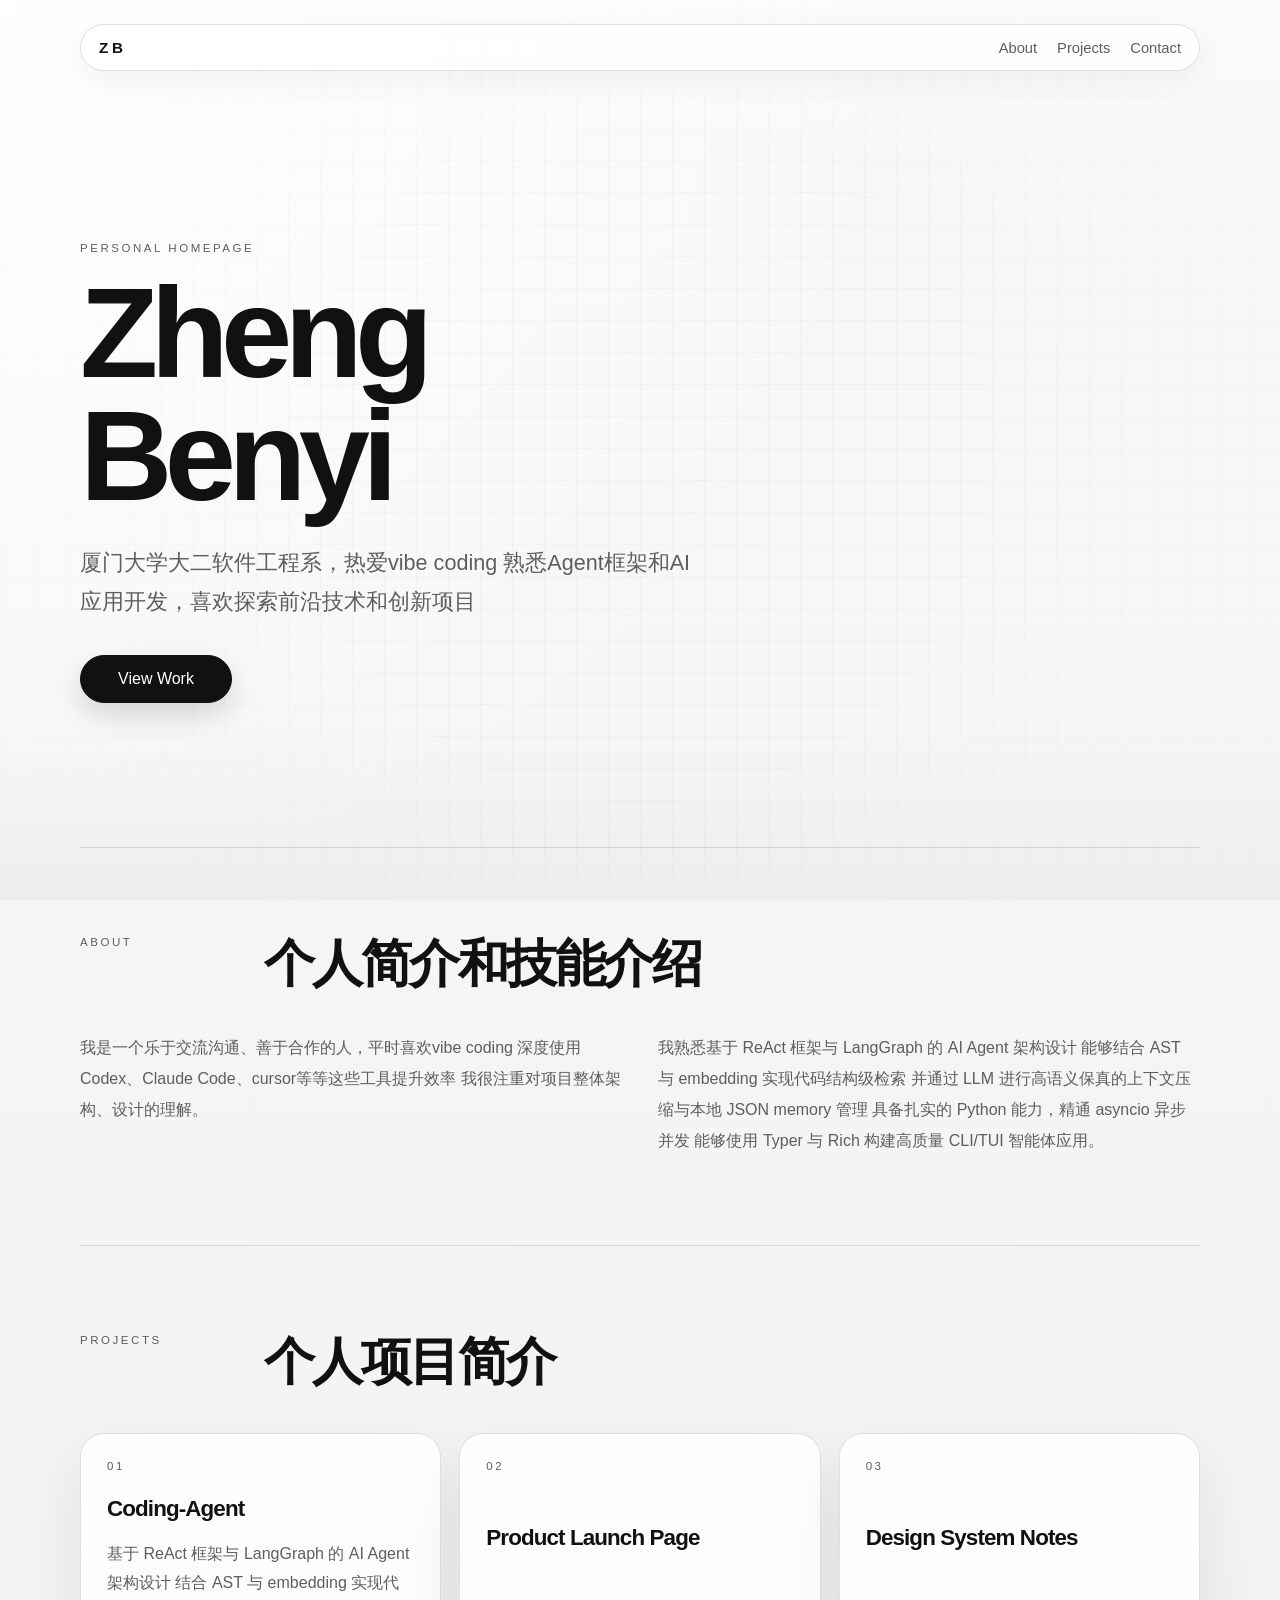
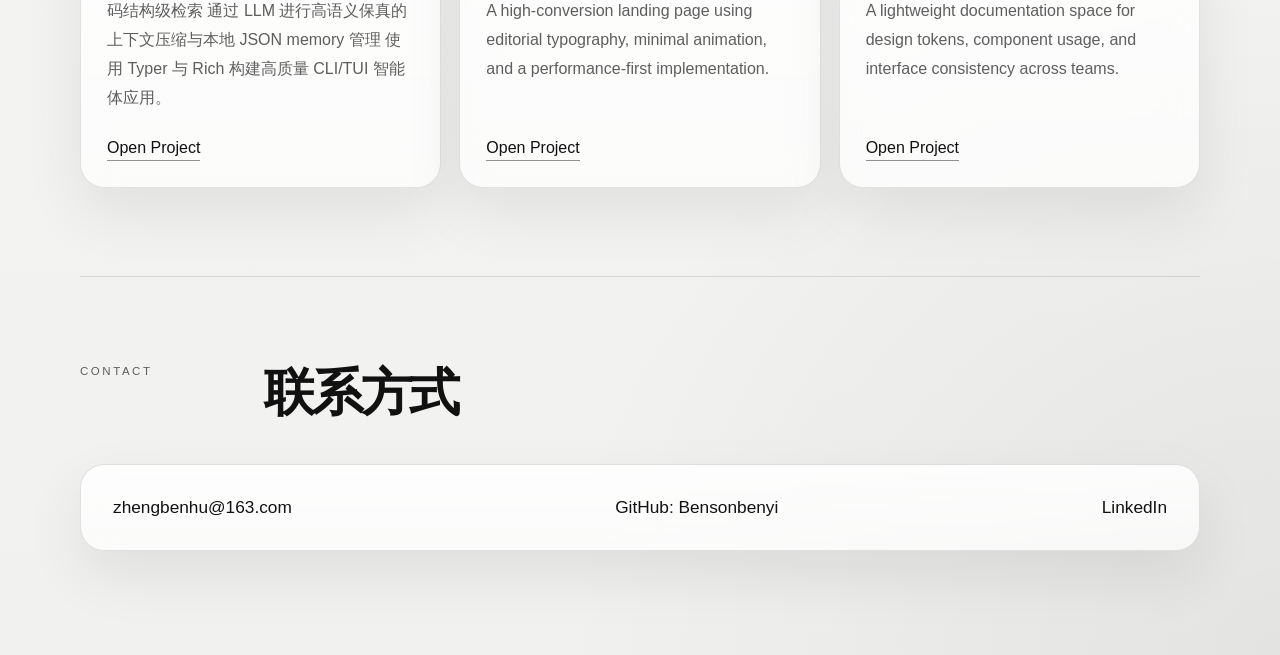
==== index.html @ 9f27eb49 "完成mvp" ====
<!doctype html>
<html lang="zh-cn">
  <head>
    <meta charset="UTF-8" />
    <meta name="viewport" content="width=device-width, initial-scale=1.0" />
    <title> 郑本壹 | Personal Homepage</title>
    <meta
      name="description"
      content="Minimal personal homepage with selected work, profile, and contact information."
    />
    <link rel="icon" href="data:image/svg+xml,%3Csvg xmlns=%22http://www.w3.org/2000/svg%22 viewBox=%220 0 64 64%22%3E%3Crect width=%2264%22 height=%2264%22 rx=%2218%22 fill=%22%23111111%22/%3E%3Ctext x=%2250%25%22 y=%2252%25%22 dominant-baseline=%22middle%22 text-anchor=%22middle%22 font-family=%22Arial, Helvetica, sans-serif%22 font-size=%2228%22 fill=%22white%22%3EZB%3C/text%3E%3C/svg%3E" />
    <link rel="stylesheet" href="styles.css" />
  </head>
  <body>
    <div class="site-shell">
      <header class="site-header fade-in">
        <a class="brand" href="#home" aria-label="Go to home">ZB</a>
        <nav class="site-nav" aria-label="Primary navigation">
          <a href="#about">About</a>
          <a href="#projects">Projects</a>
          <a href="#contact">Contact</a>
        </nav>
      </header>

      <main>
        <section class="hero section-visible" id="home">
          <p class="eyebrow fade-in fade-in-delay-1">Personal Homepage</p>
          <h1 class="fade-in fade-in-delay-2">Zheng Benyi</h1>
          <p class="hero-copy fade-in fade-in-delay-3">
            厦门大学大二软件工程系，热爱vibe coding
            熟悉Agent框架和AI应用开发，喜欢探索前沿技术和创新项目
          </p>
          <a class="cta fade-in fade-in-delay-4" href="#projects">View Work</a>
        </section>

        <section class="content-section reveal" id="about">
          <div class="section-heading">
            <p class="section-label">About</p>
            <h2>  个人简介和技能介绍</h2>
          </div>
          <div class="section-body split-layout">
            <p>
              我是一个乐于交流沟通、善于合作的人，平时喜欢vibe coding
              深度使用Codex、Claude Code、cursor等等这些工具提升效率
              我很注重对项目整体架构、设计的理解。
            </p>
            <p>
              我熟悉基于 ReAct 框架与 LangGraph 的 AI Agent 架构设计
              能够结合 AST 与 embedding 实现代码结构级检索
              并通过 LLM 进行高语义保真的上下文压缩与本地 JSON memory 管理
              具备扎实的 Python 能力，精通 asyncio 异步并发
              能够使用 Typer 与 Rich 构建高质量 CLI/TUI 智能体应用。

            </p>
          </div>
        </section>

        <section class="content-section reveal" id="projects">
          <div class="section-heading">
            <p class="section-label">Projects</p>
            <h2>个人项目简介</h2>
          </div>
          <div class="project-grid">
            <article class="project-card">
              <p class="project-index">01</p>
              <h3>Coding-Agent</h3>
              <p>
                基于 ReAct 框架与 LangGraph 的 AI Agent 架构设计
                结合 AST 与 embedding 实现代码结构级检索
                通过 LLM 进行高语义保真的上下文压缩与本地 JSON memory 管理
                使用 Typer 与 Rich 构建高质量 CLI/TUI 智能体应用。
              </p>
              <a href="https://example.com" target="_blank" rel="noreferrer">Open Project</a>
            </article>

            <article class="project-card">
              <p class="project-index">02</p>
              <h3>Product Launch Page</h3>
              <p>
                A high-conversion landing page using editorial typography,
                minimal animation, and a performance-first implementation.
              </p>
              <a href="https://example.com" target="_blank" rel="noreferrer">Open Project</a>
            </article>

            <article class="project-card">
              <p class="project-index">03</p>
              <h3>Design System Notes</h3>
              <p>
                A lightweight documentation space for design tokens, component
                usage, and interface consistency across teams.
              </p>
              <a href="https://example.com" target="_blank" rel="noreferrer">Open Project</a>
            </article>
          </div>
        </section>

        <section class="content-section reveal contact-section" id="contact">
          <div class="section-heading">
            <p class="section-label">Contact</p>
            <h2>联系方式</h2>
          </div>
          <div class="contact-panel">
            <a href="mailto:zhengbenhu@163.com">zhengbenhu@163.com</a>
            <a href="https://github.com/Bensonbenyi" target="_blank" rel="noreferrer">GitHub: Bensonbenyi</a>
            <a href="https://www.linkedin.com/in/yourname/" target="_blank" rel="noreferrer">LinkedIn</a>
          </div>
        </section>
      </main>
    </div>

    <script src="script.js"></script>
  </body>
</html>
---- styles.css ----
:root {
  --bg: #f5f5f3;
  --panel: rgba(255, 255, 255, 0.72);
  --panel-strong: rgba(255, 255, 255, 0.88);
  --text: #111111;
  --muted: #5e5e5e;
  --line: rgba(17, 17, 17, 0.12);
  --line-strong: rgba(17, 17, 17, 0.22);
  --shadow: 0 24px 60px rgba(17, 17, 17, 0.08);
  --max-width: 1120px;
  --radius-lg: 32px;
  --radius-md: 24px;
  --transition: 220ms ease;
}

* {
  box-sizing: border-box;
}

html {
  scroll-behavior: smooth;
}

body {
  margin: 0;
  min-height: 100vh;
  font-family: -apple-system, BlinkMacSystemFont, "SF Pro Display", "SF Pro Text",
    "Helvetica Neue", "PingFang SC", "Hiragino Sans GB", "Microsoft YaHei", sans-serif;
  color: var(--text);
  background:
    radial-gradient(circle at top left, rgba(255, 255, 255, 0.95), transparent 36%),
    radial-gradient(circle at bottom right, rgba(0, 0, 0, 0.06), transparent 28%),
    linear-gradient(180deg, #f8f8f6 0%, #f1f1ef 100%);
}

body::before {
  content: "";
  position: fixed;
  inset: 0;
  pointer-events: none;
  background-image: linear-gradient(rgba(17, 17, 17, 0.025) 1px, transparent 1px),
    linear-gradient(90deg, rgba(17, 17, 17, 0.025) 1px, transparent 1px);
  background-size: 32px 32px;
  mask-image: radial-gradient(circle at center, black 40%, transparent 100%);
}

body::after {
  content: "";
  position: fixed;
  inset: 0;
  pointer-events: none;
  background: linear-gradient(180deg, rgba(255, 255, 255, 0.45), transparent 20%, transparent 80%, rgba(0, 0, 0, 0.03));
}

.site-shell {
  width: min(var(--max-width), calc(100% - 40px));
  margin: 0 auto;
  padding: 24px 0 72px;
}

.site-header {
  position: sticky;
  top: 20px;
  z-index: 10;
  display: flex;
  align-items: center;
  justify-content: space-between;
  gap: 24px;
  padding: 14px 18px;
  border: 1px solid var(--line);
  border-radius: 999px;
  backdrop-filter: blur(20px);
  -webkit-backdrop-filter: blur(20px);
  background: rgba(255, 255, 255, 0.7);
  box-shadow: 0 10px 30px rgba(17, 17, 17, 0.05);
}

.brand {
  color: var(--text);
  text-decoration: none;
  font-size: 0.95rem;
  font-weight: 700;
  letter-spacing: 0.24em;
}

.site-nav {
  display: flex;
  align-items: center;
  gap: 20px;
}

.site-nav a {
  color: var(--muted);
  text-decoration: none;
  font-size: 0.92rem;
  transition: color var(--transition), opacity var(--transition);
}

.site-nav a:hover,
.site-nav a:focus-visible {
  color: var(--text);
}

.hero {
  padding: 19vh 0 16vh;
}

.eyebrow,
.section-label,
.project-index {
  margin: 0;
  text-transform: uppercase;
  letter-spacing: 0.22em;
  font-size: 0.72rem;
  color: var(--muted);
}

h1,
h2,
h3,
p {
  margin: 0;
}

h1 {
  max-width: 8ch;
  margin-top: 18px;
  font-size: clamp(3.8rem, 10vw, 8rem);
  line-height: 0.96;
  letter-spacing: -0.06em;
  font-weight: 700;
}

.hero-copy {
  max-width: 620px;
  margin-top: 26px;
  font-size: clamp(1.05rem, 2.4vw, 1.35rem);
  line-height: 1.8;
  color: var(--muted);
}

.cta {
  display: inline-flex;
  align-items: center;
  justify-content: center;
  min-width: 152px;
  margin-top: 34px;
  padding: 14px 24px;
  border-radius: 999px;
  border: 1px solid var(--text);
  background: var(--text);
  color: #ffffff;
  text-decoration: none;
  transition: transform var(--transition), background var(--transition), color var(--transition), box-shadow var(--transition);
  box-shadow: 0 12px 28px rgba(17, 17, 17, 0.14);
}

.cta:hover,
.cta:focus-visible {
  transform: translateY(-2px);
  background: #2a2a2a;
}

.content-section {
  padding: 88px 0;
  border-top: 1px solid var(--line);
}

.section-heading {
  display: grid;
  grid-template-columns: minmax(120px, 160px) minmax(0, 1fr);
  gap: 24px;
  align-items: start;
}

.section-heading h2 {
  max-width: 720px;
  font-size: clamp(2rem, 4vw, 3.4rem);
  line-height: 1.08;
  letter-spacing: -0.05em;
  font-weight: 650;
}

.section-body {
  margin-top: 40px;
}

.split-layout {
  display: grid;
  grid-template-columns: repeat(2, minmax(0, 1fr));
  gap: 36px;
}

.split-layout p {
  max-width: 34rem;
  color: var(--muted);
  font-size: 1rem;
  line-height: 1.95;
}

.project-grid {
  margin-top: 44px;
  display: grid;
  grid-template-columns: repeat(3, minmax(0, 1fr));
  gap: 18px;
}

.project-card,
.contact-panel {
  border: 1px solid var(--line);
  border-radius: var(--radius-md);
  background: linear-gradient(180deg, var(--panel-strong) 0%, var(--panel) 100%);
  backdrop-filter: blur(16px);
  -webkit-backdrop-filter: blur(16px);
  box-shadow: var(--shadow);
}

.project-card {
  padding: 26px;
  min-height: 280px;
  display: flex;
  flex-direction: column;
  justify-content: space-between;
  transition: transform var(--transition), border-color var(--transition), box-shadow var(--transition);
}

.project-card:hover,
.project-card:focus-within {
  transform: translateY(-4px);
  border-color: var(--line-strong);
  box-shadow: 0 24px 50px rgba(17, 17, 17, 0.12);
}

.project-card h3 {
  margin-top: 24px;
  font-size: 1.4rem;
  letter-spacing: -0.04em;
  font-weight: 650;
}

.project-card p:not(.project-index) {
  margin-top: 18px;
  color: var(--muted);
  line-height: 1.8;
}

.project-card a {
  margin-top: 26px;
  width: fit-content;
  color: var(--text);
  text-decoration: none;
  padding-bottom: 3px;
  border-bottom: 1px solid rgba(17, 17, 17, 0.45);
  transition: opacity var(--transition), border-color var(--transition);
}

.project-card a:hover,
.project-card a:focus-visible {
  opacity: 0.68;
  border-color: var(--text);
}

.contact-section {
  padding-bottom: 32px;
}

.contact-panel {
  margin-top: 44px;
  padding: 32px;
  display: flex;
  align-items: center;
  justify-content: space-between;
  gap: 16px;
  flex-wrap: wrap;
}

.contact-panel a {
  color: var(--text);
  text-decoration: none;
  font-size: clamp(1rem, 2vw, 1.08rem);
  transition: opacity var(--transition);
}

.contact-panel a:hover,
.contact-panel a:focus-visible {
  opacity: 0.62;
}

.fade-in {
  opacity: 0;
  transform: translateY(18px);
  animation: fadeUp 0.8s ease forwards;
}

.fade-in-delay-1 {
  animation-delay: 0.08s;
}

.fade-in-delay-2 {
  animation-delay: 0.18s;
}

.fade-in-delay-3 {
  animation-delay: 0.28s;
}

.fade-in-delay-4 {
  animation-delay: 0.38s;
}

.reveal {
  opacity: 0;
  transform: translateY(36px);
  transition: opacity 0.8s ease, transform 0.8s ease;
}

.reveal.is-visible {
  opacity: 1;
  transform: translateY(0);
}

@keyframes fadeUp {
  to {
    opacity: 1;
    transform: translateY(0);
  }
}

@media (max-width: 980px) {
  .hero {
    padding: 16vh 0 13vh;
  }

  .section-heading,
  .split-layout,
  .project-grid {
    grid-template-columns: 1fr;
  }

  .section-heading {
    gap: 14px;
  }
}

@media (max-width: 720px) {
  .site-shell {
    width: min(var(--max-width), calc(100% - 24px));
    padding-top: 16px;
  }

  .site-header {
    padding: 14px 16px;
    border-radius: 28px;
    align-items: flex-start;
    flex-direction: column;
  }

  .site-nav {
    gap: 16px;
    flex-wrap: wrap;
  }

  .hero {
    padding: 14vh 0 11vh;
  }

  .content-section {
    padding: 64px 0;
  }

  .project-card,
  .contact-panel {
    border-radius: 22px;
  }

  .contact-panel {
    padding: 24px;
    align-items: flex-start;
    flex-direction: column;
  }
}

@media (prefers-reduced-motion: reduce) {
  html {
    scroll-behavior: auto;
  }

  *,
  *::before,
  *::after {
    animation: none !important;
    transition: none !important;
  }

  .fade-in,
  .reveal {
    opacity: 1;
    transform: none;
  }
}
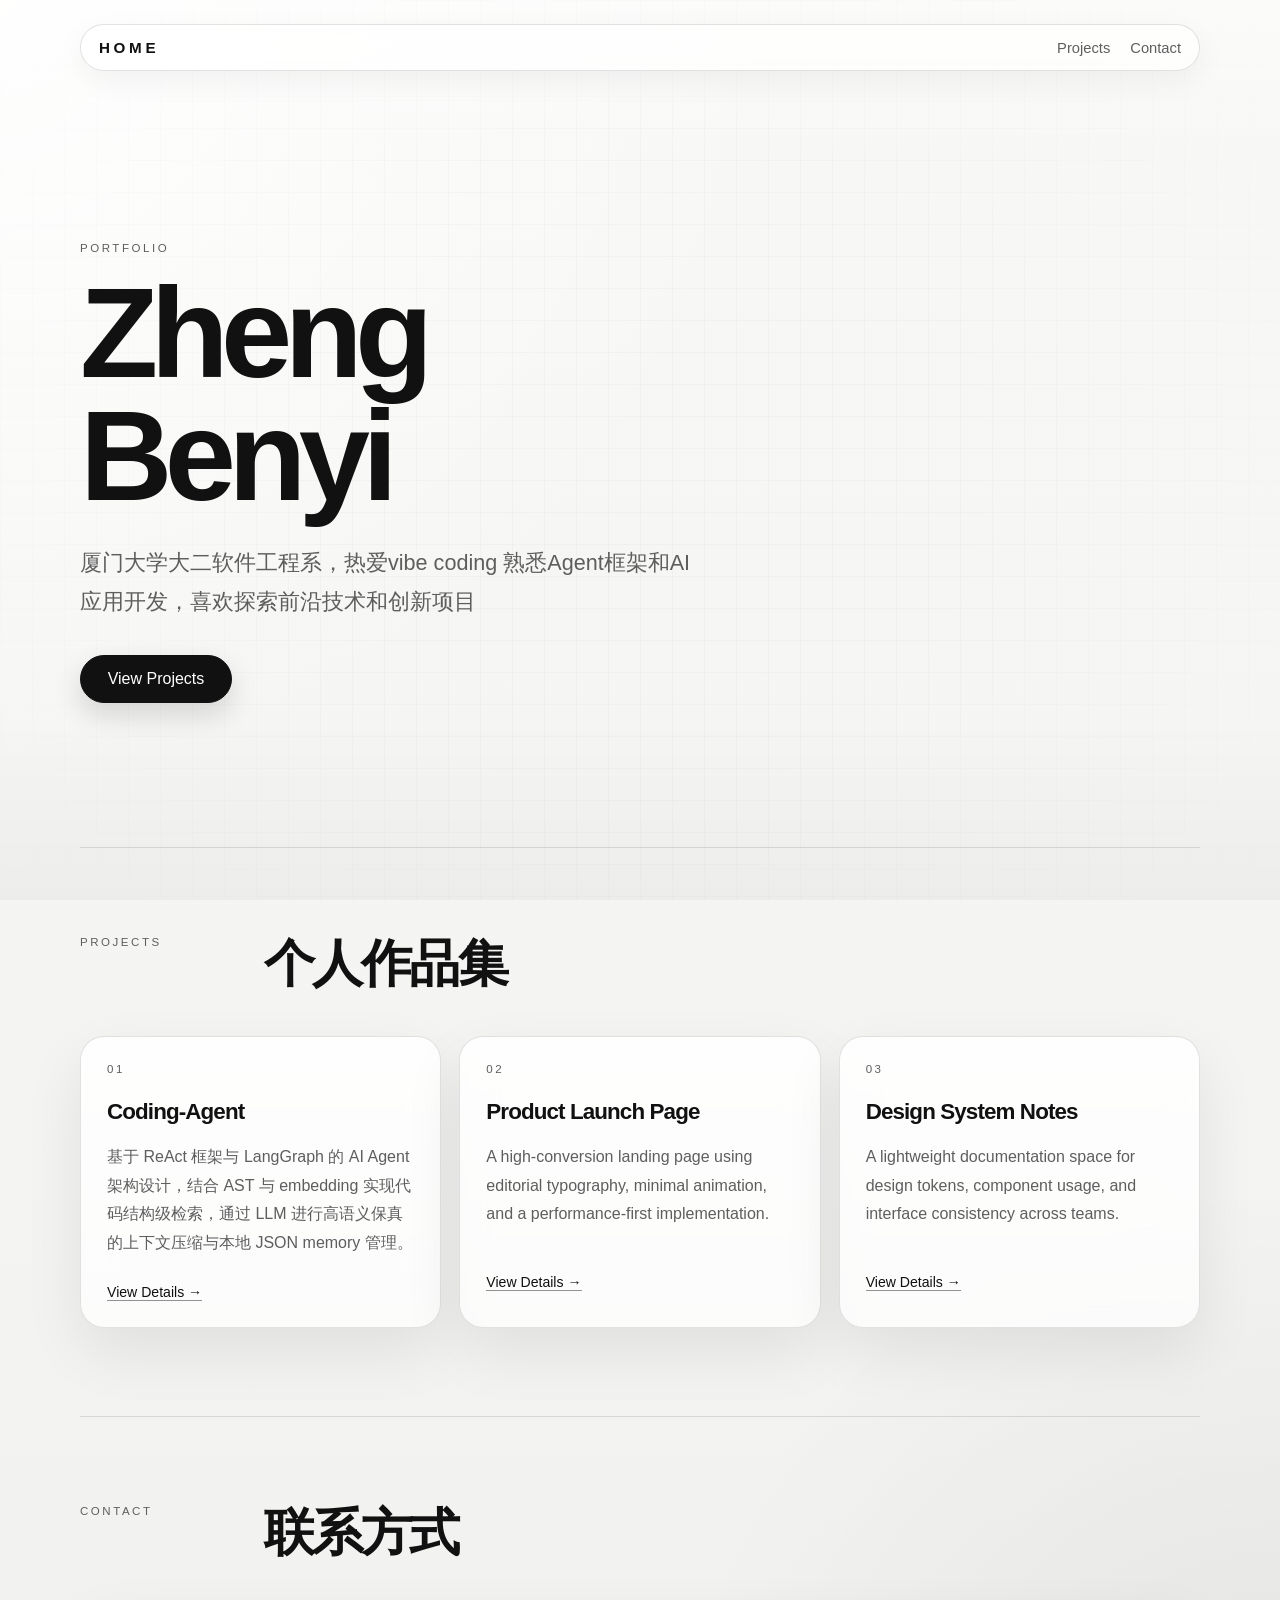
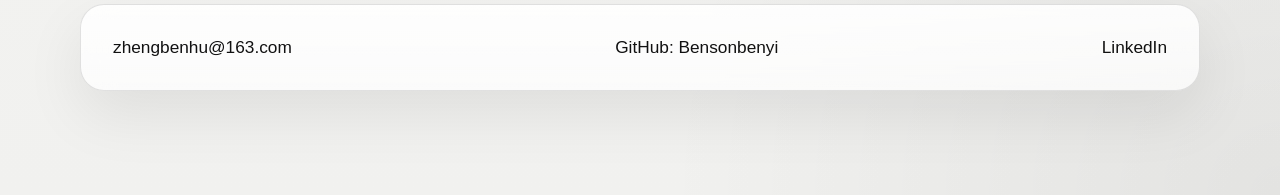
==== commit ad4c4662: "删掉了about，仅保留项目介绍，增加详情跳转" ====
--- a/index.html
+++ b/index.html
@@ -3,10 +3,10 @@
   <head>
     <meta charset="UTF-8" />
     <meta name="viewport" content="width=device-width, initial-scale=1.0" />
-    <title> 郑本壹 | Personal Homepage</title>
+    <title>郑本壹 | Portfolio</title>
     <meta
       name="description"
-      content="Minimal personal homepage with selected work, profile, and contact information."
+      content="Zheng Benyi's portfolio — selected coding projects and products."
     />
     <link rel="icon" href="data:image/svg+xml,%3Csvg xmlns=%22http://www.w3.org/2000/svg%22 viewBox=%220 0 64 64%22%3E%3Crect width=%2264%22 height=%2264%22 rx=%2218%22 fill=%22%23111111%22/%3E%3Ctext x=%2250%25%22 y=%2252%25%22 dominant-baseline=%22middle%22 text-anchor=%22middle%22 font-family=%22Arial, Helvetica, sans-serif%22 font-size=%2228%22 fill=%22white%22%3EZB%3C/text%3E%3C/svg%3E" />
     <link rel="stylesheet" href="styles.css" />
@@ -14,9 +14,8 @@
   <body>
     <div class="site-shell">
       <header class="site-header fade-in">
-        <a class="brand" href="#home" aria-label="Go to home">ZB</a>
+        <a class="brand" href="#home" aria-label="Go to home">HOME</a>
         <nav class="site-nav" aria-label="Primary navigation">
-          <a href="#about">About</a>
           <a href="#projects">Projects</a>
           <a href="#contact">Contact</a>
         </nav>
@@ -24,74 +23,22 @@
 
       <main>
         <section class="hero section-visible" id="home">
-          <p class="eyebrow fade-in fade-in-delay-1">Personal Homepage</p>
+          <p class="eyebrow fade-in fade-in-delay-1">Portfolio</p>
           <h1 class="fade-in fade-in-delay-2">Zheng Benyi</h1>
           <p class="hero-copy fade-in fade-in-delay-3">
             厦门大学大二软件工程系，热爱vibe coding
             熟悉Agent框架和AI应用开发，喜欢探索前沿技术和创新项目
           </p>
-          <a class="cta fade-in fade-in-delay-4" href="#projects">View Work</a>
-        </section>
-
-        <section class="content-section reveal" id="about">
-          <div class="section-heading">
-            <p class="section-label">About</p>
-            <h2>  个人简介和技能介绍</h2>
-          </div>
-          <div class="section-body split-layout">
-            <p>
-              我是一个乐于交流沟通、善于合作的人，平时喜欢vibe coding
-              深度使用Codex、Claude Code、cursor等等这些工具提升效率
-              我很注重对项目整体架构、设计的理解。
-            </p>
-            <p>
-              我熟悉基于 ReAct 框架与 LangGraph 的 AI Agent 架构设计
-              能够结合 AST 与 embedding 实现代码结构级检索
-              并通过 LLM 进行高语义保真的上下文压缩与本地 JSON memory 管理
-              具备扎实的 Python 能力，精通 asyncio 异步并发
-              能够使用 Typer 与 Rich 构建高质量 CLI/TUI 智能体应用。
-
-            </p>
-          </div>
+          <a class="cta fade-in fade-in-delay-4" href="#projects">View Projects</a>
         </section>
 
         <section class="content-section reveal" id="projects">
           <div class="section-heading">
             <p class="section-label">Projects</p>
-            <h2>个人项目简介</h2>
+            <h2>个人作品集</h2>
           </div>
-          <div class="project-grid">
-            <article class="project-card">
-              <p class="project-index">01</p>
-              <h3>Coding-Agent</h3>
-              <p>
-                基于 ReAct 框架与 LangGraph 的 AI Agent 架构设计
-                结合 AST 与 embedding 实现代码结构级检索
-                通过 LLM 进行高语义保真的上下文压缩与本地 JSON memory 管理
-                使用 Typer 与 Rich 构建高质量 CLI/TUI 智能体应用。
-              </p>
-              <a href="https://example.com" target="_blank" rel="noreferrer">Open Project</a>
-            </article>
-
-            <article class="project-card">
-              <p class="project-index">02</p>
-              <h3>Product Launch Page</h3>
-              <p>
-                A high-conversion landing page using editorial typography,
-                minimal animation, and a performance-first implementation.
-              </p>
-              <a href="https://example.com" target="_blank" rel="noreferrer">Open Project</a>
-            </article>
-
-            <article class="project-card">
-              <p class="project-index">03</p>
-              <h3>Design System Notes</h3>
-              <p>
-                A lightweight documentation space for design tokens, component
-                usage, and interface consistency across teams.
-              </p>
-              <a href="https://example.com" target="_blank" rel="noreferrer">Open Project</a>
-            </article>
+          <div class="project-grid" id="project-grid">
+            <!-- Rendered by script.js -->
           </div>
         </section>
 
@@ -109,6 +56,7 @@
       </main>
     </div>
 
+    <script src="projects-data.js"></script>
     <script src="script.js"></script>
   </body>
 </html>
--- a/styles.css
+++ b/styles.css
@@ -58,6 +58,7 @@
   padding: 24px 0 72px;
 }
 
+/* ── Header ────────────────────────────────────────────────── */
 .site-header {
   position: sticky;
   top: 20px;
@@ -101,6 +102,7 @@
   color: var(--text);
 }
 
+/* ── Hero ──────────────────────────────────────────────────── */
 .hero {
   padding: 19vh 0 16vh;
 }
@@ -161,6 +163,7 @@
   background: #2a2a2a;
 }
 
+/* ── Content Sections ──────────────────────────────────────── */
 .content-section {
   padding: 88px 0;
   border-top: 1px solid var(--line);
@@ -181,23 +184,7 @@
   font-weight: 650;
 }
 
-.section-body {
-  margin-top: 40px;
-}
-
-.split-layout {
-  display: grid;
-  grid-template-columns: repeat(2, minmax(0, 1fr));
-  gap: 36px;
-}
-
-.split-layout p {
-  max-width: 34rem;
-  color: var(--muted);
-  font-size: 1rem;
-  line-height: 1.95;
-}
-
+/* ── Project Grid ──────────────────────────────────────────── */
 .project-grid {
   margin-top: 44px;
   display: grid;
@@ -216,11 +203,8 @@
 }
 
 .project-card {
-  padding: 26px;
   min-height: 280px;
-  display: flex;
-  flex-direction: column;
-  justify-content: space-between;
+  padding: 0;
   transition: transform var(--transition), border-color var(--transition), box-shadow var(--transition);
 }
 
@@ -231,6 +215,22 @@
   box-shadow: 0 24px 50px rgba(17, 17, 17, 0.12);
 }
 
+.card-link {
+  display: flex;
+  flex-direction: column;
+  justify-content: space-between;
+  min-height: 280px;
+  padding: 26px;
+  color: inherit;
+  text-decoration: none;
+}
+
+.card-link:focus-visible {
+  outline: 2px solid var(--text);
+  outline-offset: -2px;
+  border-radius: var(--radius-md);
+}
+
 .project-card h3 {
   margin-top: 24px;
   font-size: 1.4rem;
@@ -244,22 +244,23 @@
   line-height: 1.8;
 }
 
-.project-card a {
+.card-cta {
   margin-top: 26px;
+  color: var(--text);
+  font-size: 0.88rem;
+  font-weight: 500;
+  border-bottom: 1px solid rgba(17, 17, 17, 0.45);
   width: fit-content;
-  color: var(--text);
-  text-decoration: none;
-  padding-bottom: 3px;
-  border-bottom: 1px solid rgba(17, 17, 17, 0.45);
   transition: opacity var(--transition), border-color var(--transition);
 }
 
-.project-card a:hover,
-.project-card a:focus-visible {
+.project-card:hover .card-cta,
+.project-card:focus-within .card-cta {
   opacity: 0.68;
   border-color: var(--text);
 }
 
+/* ── Contact ───────────────────────────────────────────────── */
 .contact-section {
   padding-bottom: 32px;
 }
@@ -286,27 +287,17 @@
   opacity: 0.62;
 }
 
+/* ── Animations ────────────────────────────────────────────── */
 .fade-in {
   opacity: 0;
   transform: translateY(18px);
   animation: fadeUp 0.8s ease forwards;
 }
 
-.fade-in-delay-1 {
-  animation-delay: 0.08s;
-}
-
-.fade-in-delay-2 {
-  animation-delay: 0.18s;
-}
-
-.fade-in-delay-3 {
-  animation-delay: 0.28s;
-}
-
-.fade-in-delay-4 {
-  animation-delay: 0.38s;
-}
+.fade-in-delay-1 { animation-delay: 0.08s; }
+.fade-in-delay-2 { animation-delay: 0.18s; }
+.fade-in-delay-3 { animation-delay: 0.28s; }
+.fade-in-delay-4 { animation-delay: 0.38s; }
 
 .reveal {
   opacity: 0;
@@ -326,13 +317,13 @@
   }
 }
 
+/* ── Responsive ────────────────────────────────────────────── */
 @media (max-width: 980px) {
   .hero {
     padding: 16vh 0 13vh;
   }
 
   .section-heading,
-  .split-layout,
   .project-grid {
     grid-template-columns: 1fr;
   }
